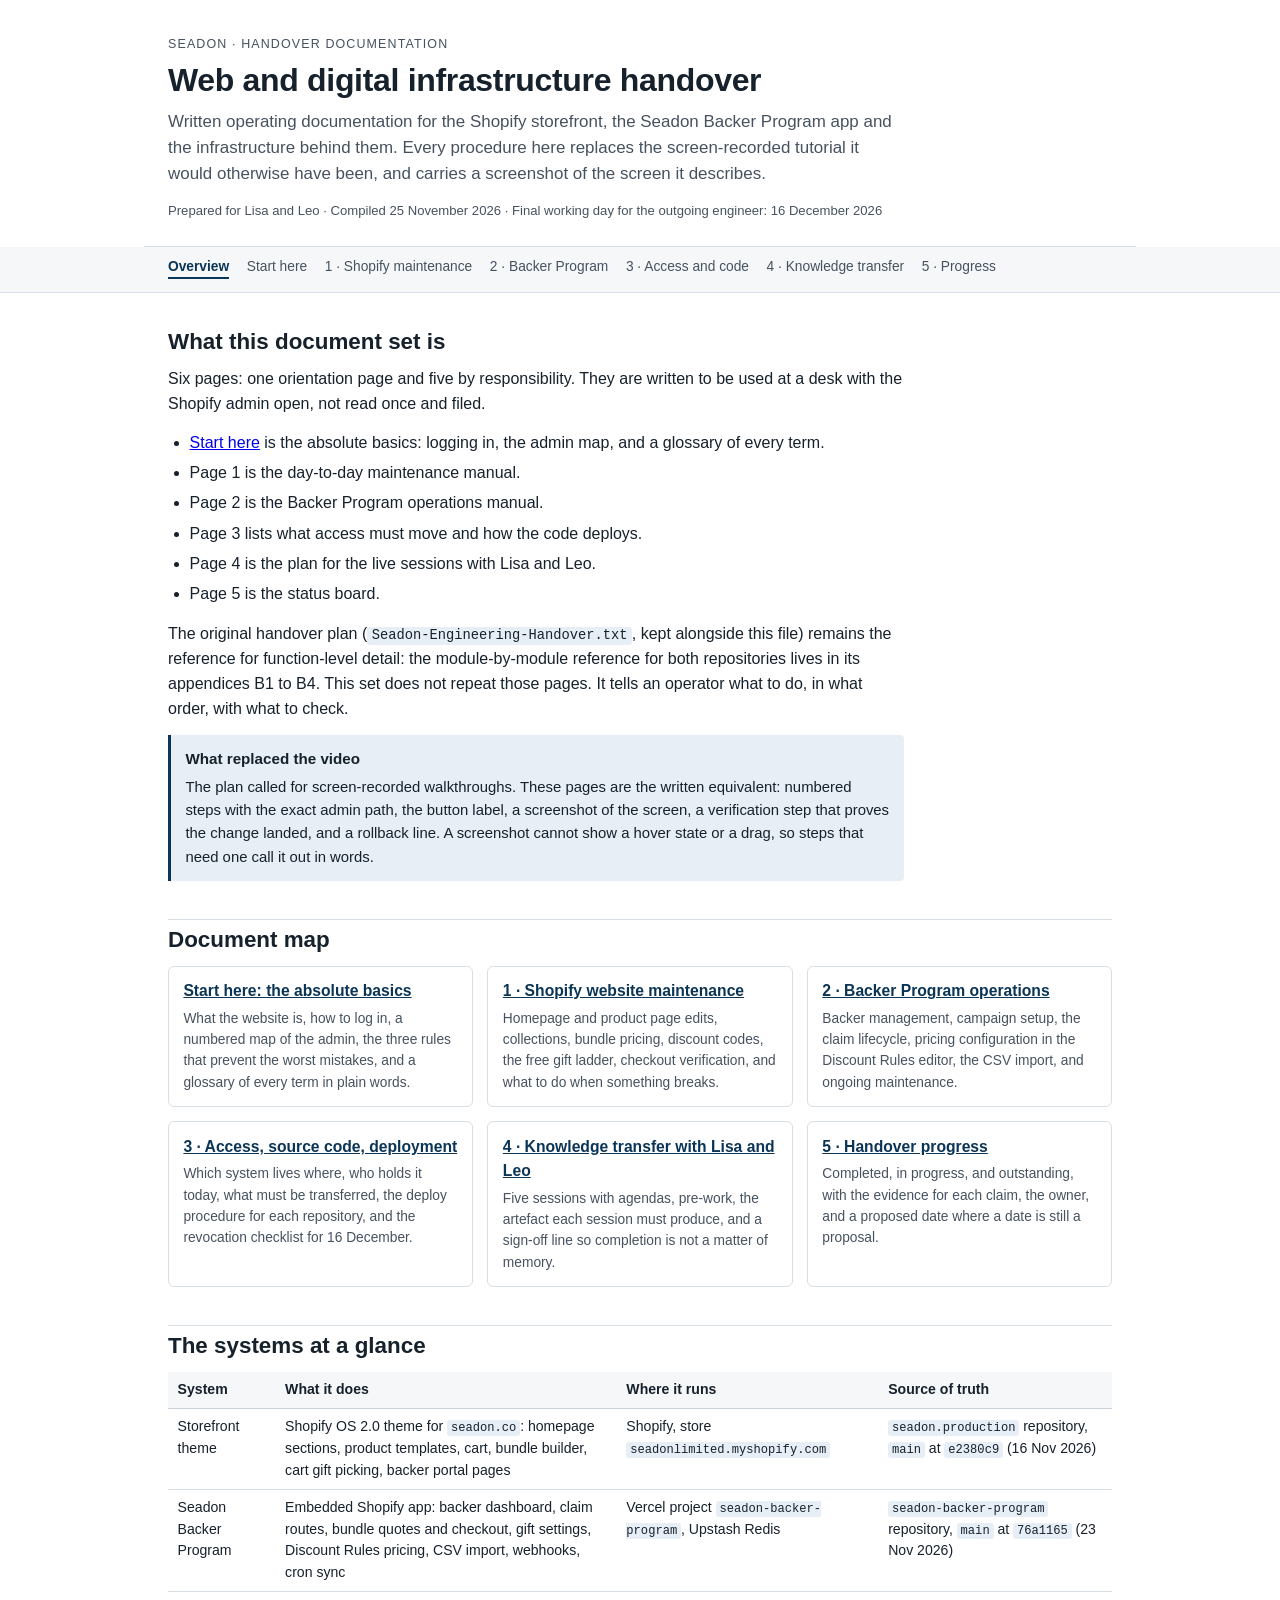
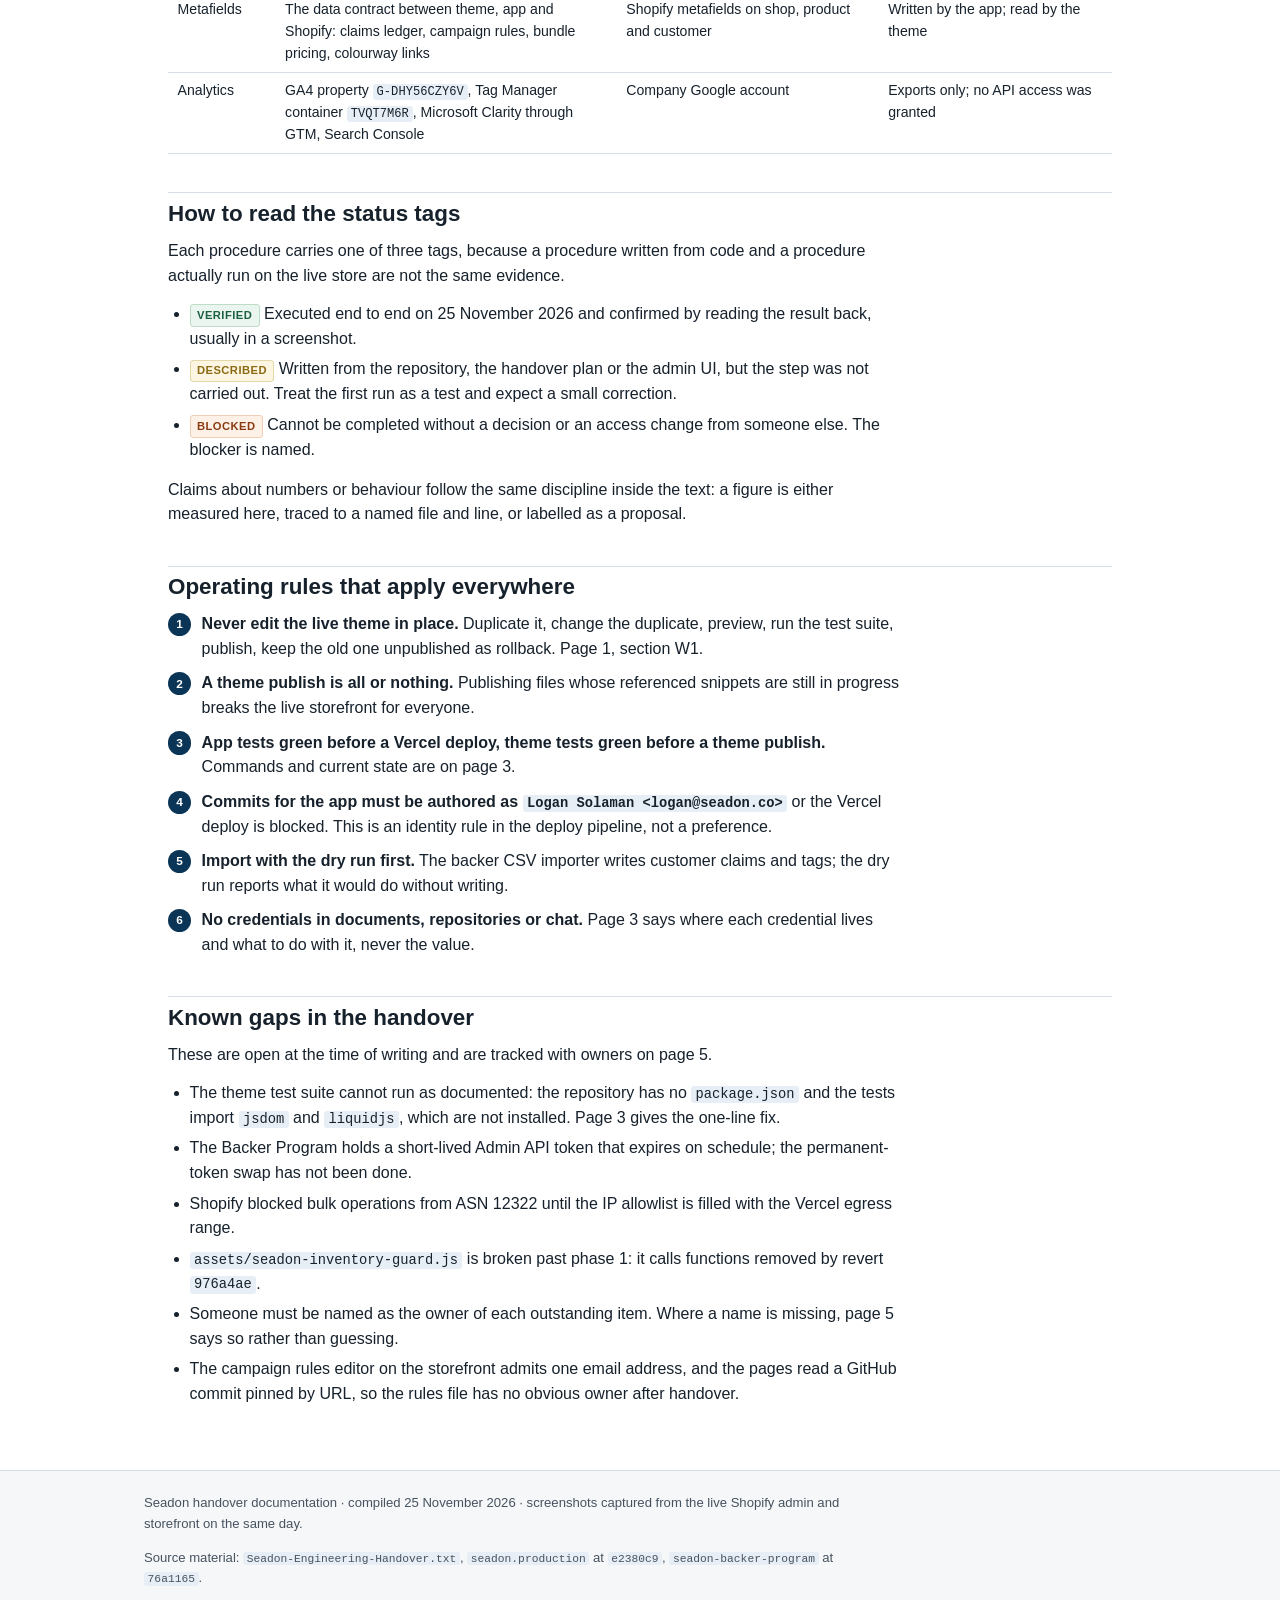
==== index.html @ 433d2d72 "Seadon handover documentation, public edition Six pages of operator documentation for the Shopify st" ====
<!DOCTYPE html>
<html lang="en">
<head>
<meta charset="utf-8">
<meta name="viewport" content="width=device-width, initial-scale=1">
<title>Seadon handover: web and digital infrastructure</title>
<link rel="stylesheet" href="assets/style.css">
</head>
<body>
<a class="skip" href="#main">Skip to content</a>

<header class="site">
  <p class="kicker">Seadon · handover documentation</p>
  <h1>Web and digital infrastructure handover</h1>
  <p class="lede">Written operating documentation for the Shopify storefront, the Seadon Backer Program app and the infrastructure behind them. Every procedure here replaces the screen-recorded tutorial it would otherwise have been, and carries a screenshot of the screen it describes.</p>
  <p class="meta">Prepared for Lisa and Leo · Compiled 25 November 2026 · Final working day for the outgoing engineer: 16 December 2026</p>
</header>

<nav class="pages" aria-label="Document set">
  <ul>
    <li><a href="index.html" aria-current="page">Overview</a></li>
    <li><a href="00-start-here.html">Start here</a></li>
    <li><a href="01-shopify-maintenance.html">1 · Shopify maintenance</a></li>
    <li><a href="02-backer-program-operations.html">2 · Backer Program</a></li>
    <li><a href="03-access-and-code.html">3 · Access and code</a></li>
    <li><a href="04-knowledge-transfer.html">4 · Knowledge transfer</a></li>
    <li><a href="05-progress.html">5 · Progress</a></li>
  </ul>
</nav>

<main id="main">

<h2 id="what">What this document set is</h2>

<p>Six pages: one orientation page and five by responsibility. They are written to be used at a desk with the Shopify admin open, not read once and filed.</p>

<ul>
  <li><a href="00-start-here.html">Start here</a> is the absolute basics: logging in, the admin map, and a glossary of every term.</li>
  <li>Page 1 is the day-to-day maintenance manual.</li>
  <li>Page 2 is the Backer Program operations manual.</li>
  <li>Page 3 lists what access must move and how the code deploys.</li>
  <li>Page 4 is the plan for the live sessions with Lisa and Leo.</li>
  <li>Page 5 is the status board.</li>
</ul>

<p>The original handover plan (<code>Seadon-Engineering-Handover.txt</code>, kept alongside this file) remains the reference for function-level detail: the module-by-module reference for both repositories lives in its appendices B1 to B4. This set does not repeat those pages. It tells an operator what to do, in what order, with what to check.</p>

<div class="callout">
  <h4>What replaced the video</h4>
  <p>The plan called for screen-recorded walkthroughs. These pages are the written equivalent: numbered steps with the exact admin path, the button label, a screenshot of the screen, a verification step that proves the change landed, and a rollback line. A screenshot cannot show a hover state or a drag, so steps that need one call it out in words.</p>
</div>

<h2 id="map">Document map</h2>

<div class="card-grid">
  <div class="card">
    <h4><a href="00-start-here.html">Start here: the absolute basics</a></h4>
    <p>What the website is, how to log in, a numbered map of the admin, the three rules that prevent the worst mistakes, and a glossary of every term in plain words.</p>
  </div>
  <div class="card">
    <h4><a href="01-shopify-maintenance.html">1 · Shopify website maintenance</a></h4>
    <p>Homepage and product page edits, collections, bundle pricing, discount codes, the free gift ladder, checkout verification, and what to do when something breaks.</p>
  </div>
  <div class="card">
    <h4><a href="02-backer-program-operations.html">2 · Backer Program operations</a></h4>
    <p>Backer management, campaign setup, the claim lifecycle, pricing configuration in the Discount Rules editor, the CSV import, and ongoing maintenance.</p>
  </div>
  <div class="card">
    <h4><a href="03-access-and-code.html">3 · Access, source code, deployment</a></h4>
    <p>Which system lives where, who holds it today, what must be transferred, the deploy procedure for each repository, and the revocation checklist for 16 December.</p>
  </div>
  <div class="card">
    <h4><a href="04-knowledge-transfer.html">4 · Knowledge transfer with Lisa and Leo</a></h4>
    <p>Five sessions with agendas, pre-work, the artefact each session must produce, and a sign-off line so completion is not a matter of memory.</p>
  </div>
  <div class="card">
    <h4><a href="05-progress.html">5 · Handover progress</a></h4>
    <p>Completed, in progress, and outstanding, with the evidence for each claim, the owner, and a proposed date where a date is still a proposal.</p>
  </div>
</div>

<h2 id="systems">The systems at a glance</h2>

<table>
  <thead>
    <tr><th>System</th><th>What it does</th><th>Where it runs</th><th>Source of truth</th></tr>
  </thead>
  <tbody>
    <tr>
      <td>Storefront theme</td>
      <td>Shopify OS 2.0 theme for <code>seadon.co</code>: homepage sections, product templates, cart, bundle builder, cart gift picking, backer portal pages</td>
      <td>Shopify, store <code>seadonlimited.myshopify.com</code></td>
      <td><code>seadon.production</code> repository, <code>main</code> at <code>e2380c9</code> (16 Nov 2026)</td>
    </tr>
    <tr>
      <td>Seadon Backer Program</td>
      <td>Embedded Shopify app: backer dashboard, claim routes, bundle quotes and checkout, gift settings, Discount Rules pricing, CSV import, webhooks, cron sync</td>
      <td>Vercel project <code>seadon-backer-program</code>, Upstash Redis</td>
      <td><code>seadon-backer-program</code> repository, <code>main</code> at <code>76a1165</code> (23 Nov 2026)</td>
    </tr>
    <tr>
      <td>Metafields</td>
      <td>The data contract between theme, app and Shopify: claims ledger, campaign rules, bundle pricing, colourway links</td>
      <td>Shopify metafields on shop, product and customer</td>
      <td>Written by the app; read by the theme</td>
    </tr>
    <tr>
      <td>Analytics</td>
      <td>GA4 property <code>G-DHY56CZY6V</code>, Tag Manager container <code>TVQT7M6R</code>, Microsoft Clarity through GTM, Search Console</td>
      <td>Company Google account</td>
      <td>Exports only; no API access was granted</td>
    </tr>
  </tbody>
</table>

<h2 id="reading">How to read the status tags</h2>

<p>Each procedure carries one of three tags, because a procedure written from code and a procedure actually run on the live store are not the same evidence.</p>

<ul>
  <li><span class="tag verified">verified</span> Executed end to end on 25 November 2026 and confirmed by reading the result back, usually in a screenshot.</li>
  <li><span class="tag unverified">described</span> Written from the repository, the handover plan or the admin UI, but the step was not carried out. Treat the first run as a test and expect a small correction.</li>
  <li><span class="tag blocked">blocked</span> Cannot be completed without a decision or an access change from someone else. The blocker is named.</li>
</ul>

<p>Claims about numbers or behaviour follow the same discipline inside the text: a figure is either measured here, traced to a named file and line, or labelled as a proposal.</p>

<h2 id="rules">Operating rules that apply everywhere</h2>

<ol class="steps">
  <li><strong>Never edit the live theme in place.</strong> Duplicate it, change the duplicate, preview, run the test suite, publish, keep the old one unpublished as rollback. Page 1, section W1.</li>
  <li><strong>A theme publish is all or nothing.</strong> Publishing files whose referenced snippets are still in progress breaks the live storefront for everyone.</li>
  <li><strong>App tests green before a Vercel deploy, theme tests green before a theme publish.</strong> Commands and current state are on page 3.</li>
  <li><strong>Commits for the app must be authored as <code>Logan Solaman &lt;logan@seadon.co&gt;</code></strong> or the Vercel deploy is blocked. This is an identity rule in the deploy pipeline, not a preference.</li>
  <li><strong>Import with the dry run first.</strong> The backer CSV importer writes customer claims and tags; the dry run reports what it would do without writing.</li>
  <li><strong>No credentials in documents, repositories or chat.</strong> Page 3 says where each credential lives and what to do with it, never the value.</li>
</ol>

<h2 id="gaps">Known gaps in the handover</h2>

<p>These are open at the time of writing and are tracked with owners on page 5.</p>

<ul>
  <li>The theme test suite cannot run as documented: the repository has no <code>package.json</code> and the tests import <code>jsdom</code> and <code>liquidjs</code>, which are not installed. Page 3 gives the one-line fix.</li>
  <li>The Backer Program holds a short-lived Admin API token that expires on schedule; the permanent-token swap has not been done.</li>
  <li>Shopify blocked bulk operations from ASN 12322 until the IP allowlist is filled with the Vercel egress range.</li>
  <li><code>assets/seadon-inventory-guard.js</code> is broken past phase 1: it calls functions removed by revert <code>976a4ae</code>.</li>
  <li>Someone must be named as the owner of each outstanding item. Where a name is missing, page 5 says so rather than guessing.</li>
  <li>The campaign rules editor on the storefront admits one email address, and the pages read a GitHub commit pinned by URL, so the rules file has no obvious owner after handover.</li>
</ul>

</main>

<footer>
  <div>
    <p>Seadon handover documentation · compiled 25 November 2026 · screenshots captured from the live Shopify admin and storefront on the same day.</p>
    <p>Source material: <code>Seadon-Engineering-Handover.txt</code>, <code>seadon.production</code> at <code>e2380c9</code>, <code>seadon-backer-program</code> at <code>76a1165</code>.</p>
  </div>
</footer>
</body>
</html>
---- assets/style.css ----
/* Seadon handover documentation. Static, print friendly, no JavaScript. */

:root {
  --ink: #16212c;
  --ink-soft: #46525f;
  --line: #d8dee5;
  --bg: #ffffff;
  --bg-soft: #f5f7f9;
  --accent: #0b3556;
  --accent-soft: #e7eef5;
  --warn: #8a3b12;
  --warn-bg: #fdf1e7;
  --ok: #1c6042;
  --ok-bg: #eaf5ef;
  --pending: #8a6a12;
  --pending-bg: #fbf5e2;
}

* { box-sizing: border-box; }

html { font-size: 16px; }

body {
  margin: 0;
  background: var(--bg);
  color: var(--ink);
  font-family: -apple-system, BlinkMacSystemFont, "Segoe UI", Roboto, Helvetica, Arial, sans-serif;
  line-height: 1.55;
  -webkit-font-smoothing: antialiased;
}

.skip {
  position: absolute;
  left: -999px;
}
.skip:focus {
  left: 1rem;
  top: 1rem;
  z-index: 10;
  background: var(--accent);
  color: #fff;
  padding: 0.5rem 0.75rem;
  border-radius: 4px;
}

.site {
  border-bottom: 1px solid var(--line);
  padding: 2.2rem 1.5rem 1.6rem;
  max-width: 62rem;
  margin: 0 auto;
}

.kicker {
  margin: 0 0 0.4rem;
  font-size: 0.78rem;
  letter-spacing: 0.09em;
  text-transform: uppercase;
  color: var(--ink-soft);
}

.site h1 {
  margin: 0 0 0.6rem;
  font-size: 2rem;
  line-height: 1.2;
  letter-spacing: -0.01em;
}

.lede {
  margin: 0 0 0.8rem;
  font-size: 1.06rem;
  color: var(--ink-soft);
  max-width: 46rem;
}

.meta {
  margin: 0;
  font-size: 0.82rem;
  color: var(--ink-soft);
}

nav.pages {
  border-bottom: 1px solid var(--line);
  background: var(--bg-soft);
}

nav.pages ul {
  max-width: 62rem;
  margin: 0 auto;
  padding: 0.55rem 1.5rem;
  list-style: none;
  display: flex;
  flex-wrap: wrap;
  gap: 0.35rem 1.1rem;
  font-size: 0.86rem;
}

nav.pages a {
  color: var(--ink-soft);
  text-decoration: none;
  padding: 0.15rem 0;
  border-bottom: 2px solid transparent;
}

nav.pages a:hover { color: var(--accent); }

nav.pages a[aria-current="page"] {
  color: var(--accent);
  border-bottom-color: var(--accent);
  font-weight: 600;
}

main {
  max-width: 62rem;
  margin: 0 auto;
  padding: 1.8rem 1.5rem 3rem;
}

h2 {
  margin: 2.4rem 0 0.7rem;
  font-size: 1.4rem;
  line-height: 1.25;
  padding-top: 0.4rem;
  border-top: 1px solid var(--line);
}

h2:first-of-type { border-top: 0; padding-top: 0; margin-top: 0.4rem; }

h3 {
  margin: 1.7rem 0 0.45rem;
  font-size: 1.08rem;
}

h4 {
  margin: 1.2rem 0 0.35rem;
  font-size: 0.95rem;
  color: var(--ink-soft);
  text-transform: none;
}

p { margin: 0 0 0.85rem; max-width: 46rem; }

ul, ol { margin: 0 0 0.95rem; padding-left: 1.35rem; max-width: 46rem; }
li { margin: 0 0 0.35rem; }
li > ul, li > ol { margin-top: 0.35rem; }

code {
  font-family: ui-monospace, SFMono-Regular, "SF Mono", Menlo, Consolas, monospace;
  font-size: 0.86em;
  background: var(--accent-soft);
  padding: 0.08em 0.32em;
  border-radius: 3px;
}

pre {
  background: #101820;
  color: #e8eef4;
  padding: 0.85rem 1rem;
  border-radius: 6px;
  overflow-x: auto;
  font-size: 0.82rem;
  line-height: 1.45;
  margin: 0 0 1rem;
  max-width: 46rem;
}
pre code { background: none; color: inherit; padding: 0; font-size: 1em; }

table {
  width: 100%;
  border-collapse: collapse;
  margin: 0.4rem 0 1.2rem;
  font-size: 0.88rem;
}

th, td {
  text-align: left;
  padding: 0.45rem 0.6rem;
  border-bottom: 1px solid var(--line);
  vertical-align: top;
}

th {
  font-weight: 600;
  background: var(--bg-soft);
  border-bottom: 1px solid #c9d2db;
}

tbody tr:hover { background: #fafbfc; }

figure {
  margin: 1.1rem 0 1.6rem;
  max-width: 52rem;
}

figure img {
  display: block;
  width: 100%;
  height: auto;
  border: 1px solid var(--line);
  border-radius: 6px;
  background: #fff;
}

figcaption {
  margin-top: 0.45rem;
  font-size: 0.8rem;
  color: var(--ink-soft);
}
figcaption b { color: var(--ink); }

.callout {
  border-left: 3px solid var(--accent);
  background: var(--accent-soft);
  padding: 0.75rem 0.9rem;
  margin: 0 0 1.1rem;
  border-radius: 0 4px 4px 0;
  max-width: 46rem;
  font-size: 0.93rem;
}
.callout p:last-child { margin-bottom: 0; }
.callout.warn { border-left-color: var(--warn); background: var(--warn-bg); }
.callout.ok { border-left-color: var(--ok); background: var(--ok-bg); }
.callout h4 { margin-top: 0; color: inherit; }

.tag {
  display: inline-block;
  font-size: 0.7rem;
  letter-spacing: 0.04em;
  text-transform: uppercase;
  padding: 0.1rem 0.4rem;
  border-radius: 3px;
  white-space: nowrap;
  font-weight: 600;
}
.tag.verified { background: var(--ok-bg); color: var(--ok); border: 1px solid #bfdcc9; }
.tag.unverified { background: var(--pending-bg); color: var(--pending); border: 1px solid #e3d8a8; }
.tag.blocked { background: var(--warn-bg); color: var(--warn); border: 1px solid #f0cdb4; }

.toc {
  background: var(--bg-soft);
  border: 1px solid var(--line);
  border-radius: 6px;
  padding: 0.8rem 1rem;
  margin: 0 0 1.8rem;
  max-width: 46rem;
}
.toc p { margin: 0 0 0.4rem; font-size: 0.78rem; text-transform: uppercase; letter-spacing: 0.08em; color: var(--ink-soft); }
.toc ol { margin: 0; padding-left: 1.1rem; font-size: 0.9rem; }
.toc a { color: var(--accent); text-decoration: none; }
.toc a:hover { text-decoration: underline; }

.card-grid {
  display: grid;
  grid-template-columns: repeat(auto-fit, minmax(15rem, 1fr));
  gap: 0.9rem;
  margin: 0 0 1.6rem;
}

.card {
  border: 1px solid var(--line);
  border-radius: 6px;
  padding: 0.8rem 0.9rem;
}
.card h4 { margin: 0 0 0.25rem; color: var(--ink); font-size: 0.98rem; }
.card p { margin: 0; font-size: 0.86rem; color: var(--ink-soft); }
.card a { color: var(--accent); }

.steps { counter-reset: step; list-style: none; padding-left: 0; }
.steps > li {
  counter-increment: step;
  position: relative;
  padding-left: 2.1rem;
  margin-bottom: 0.6rem;
}
.steps > li::before {
  content: counter(step);
  position: absolute;
  left: 0;
  top: 0.05rem;
  width: 1.45rem;
  height: 1.45rem;
  border-radius: 50%;
  background: var(--accent);
  color: #fff;
  font-size: 0.74rem;
  font-weight: 600;
  display: flex;
  align-items: center;
  justify-content: center;
}

dl { margin: 0 0 1.4rem; max-width: 46rem; }
dt {
  font-weight: 600;
  margin-top: 0.8rem;
  padding-top: 0.55rem;
  border-top: 1px solid var(--line);
}
dt:first-of-type { border-top: 0; padding-top: 0; }
dd { margin: 0.15rem 0 0; color: var(--ink-soft); }

.check {
  border: 1px solid var(--line);
  border-left: 3px solid var(--ok);
  border-radius: 0 4px 4px 0;
  padding: 0.7rem 0.9rem;
  margin: 0 0 1.1rem;
  max-width: 46rem;
  background: var(--ok-bg);
  font-size: 0.92rem;
}
.check h4 { margin: 0 0 0.3rem; color: var(--ok); }
.check p:last-child { margin-bottom: 0; }

.fail {
  border: 1px solid var(--line);
  border-left: 3px solid var(--pending);
  border-radius: 0 4px 4px 0;
  padding: 0.7rem 0.9rem;
  margin: 0 0 1.1rem;
  max-width: 46rem;
  background: var(--pending-bg);
  font-size: 0.92rem;
}
.fail h4 { margin: 0 0 0.3rem; color: var(--pending); }
.fail p:last-child { margin-bottom: 0; }

footer {
  border-top: 1px solid var(--line);
  background: var(--bg-soft);
  padding: 1.4rem 1.5rem 2rem;
  font-size: 0.82rem;
  color: var(--ink-soft);
}
footer div { max-width: 62rem; margin: 0 auto; }

@media (max-width: 640px) {
  .site h1 { font-size: 1.55rem; }
  table { font-size: 0.82rem; }
}

@media print {
  nav.pages, .skip { display: none; }
  body { font-size: 11pt; }
  figure { page-break-inside: avoid; }
  h2, h3 { page-break-after: avoid; }
  a { color: inherit; text-decoration: none; }
  .site, main, footer div { max-width: none; padding-left: 0; padding-right: 0; }
}
.redacted {
  display: block;
  border: 1px dashed var(--line);
  border-radius: 6px;
  padding: 2.2rem 1rem;
  text-align: center;
  color: var(--ink-soft);
  font-size: 0.86rem;
  background: var(--bg-soft);
}
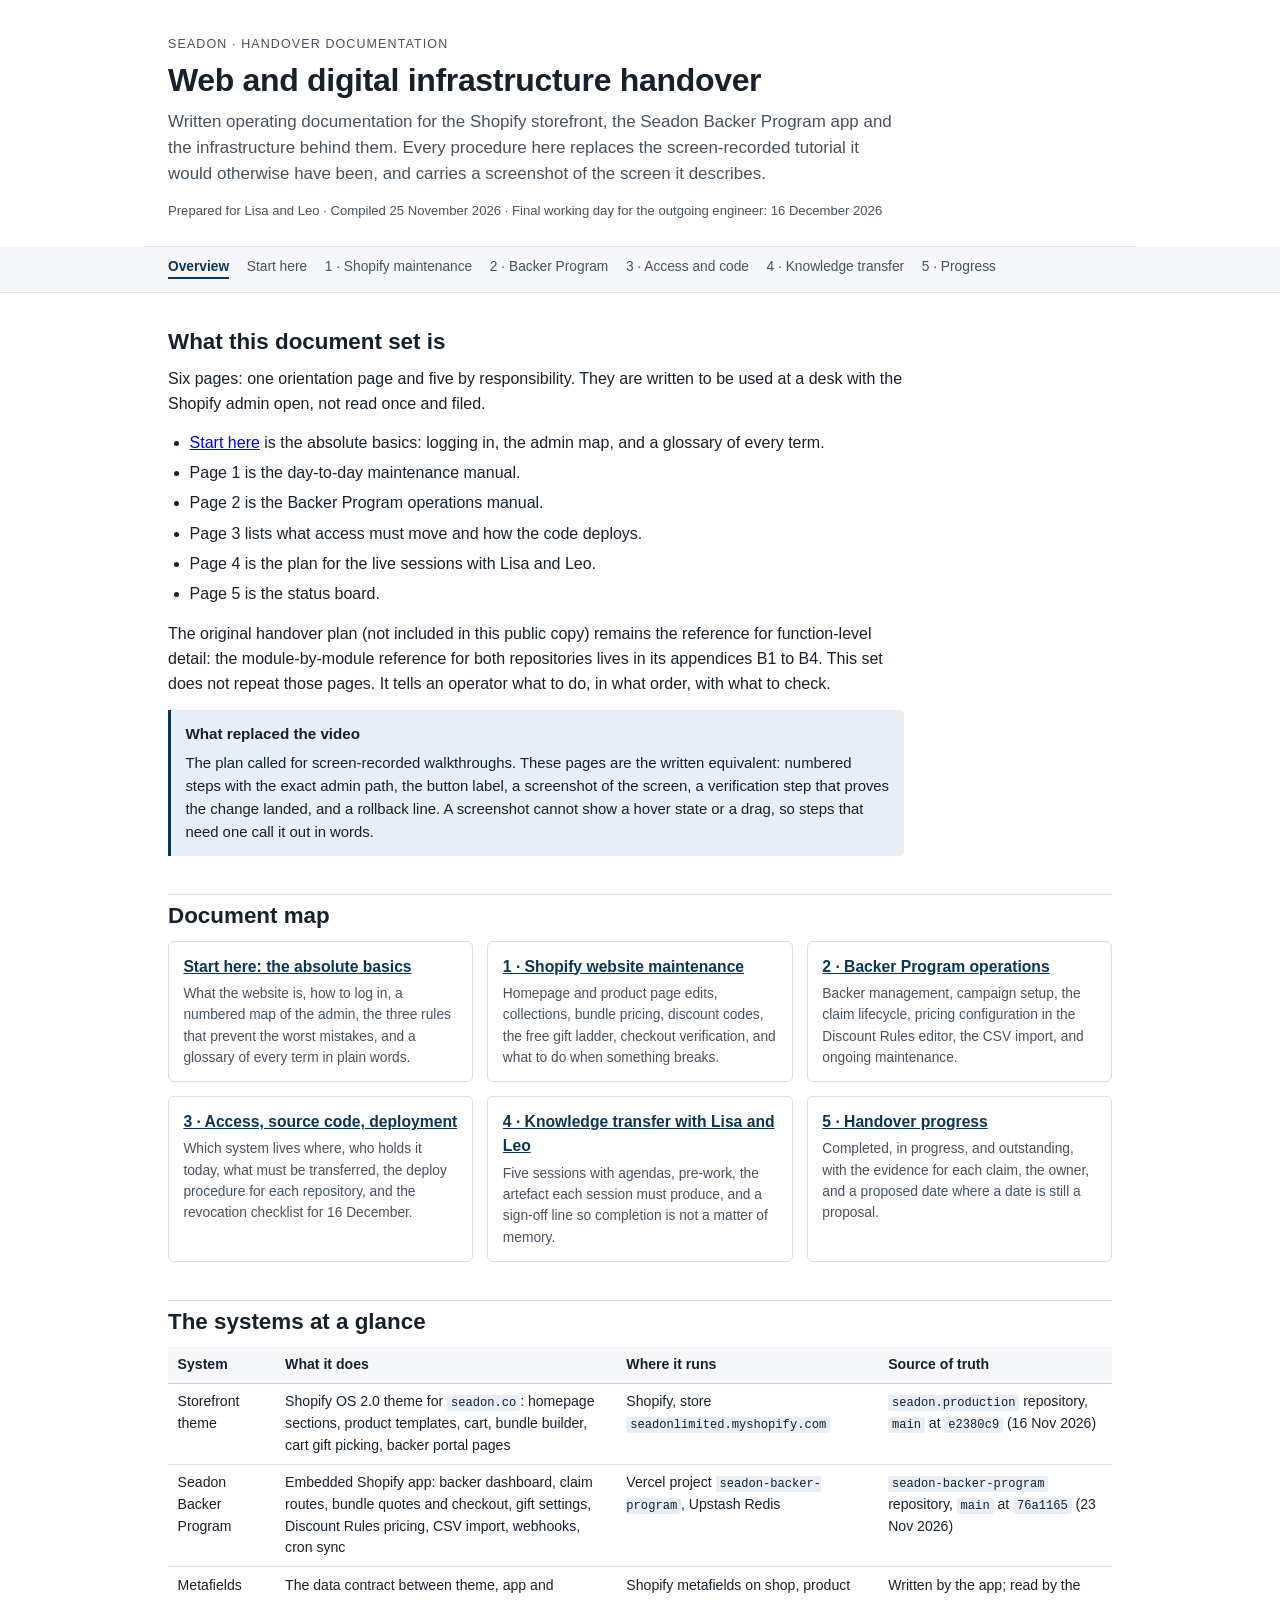
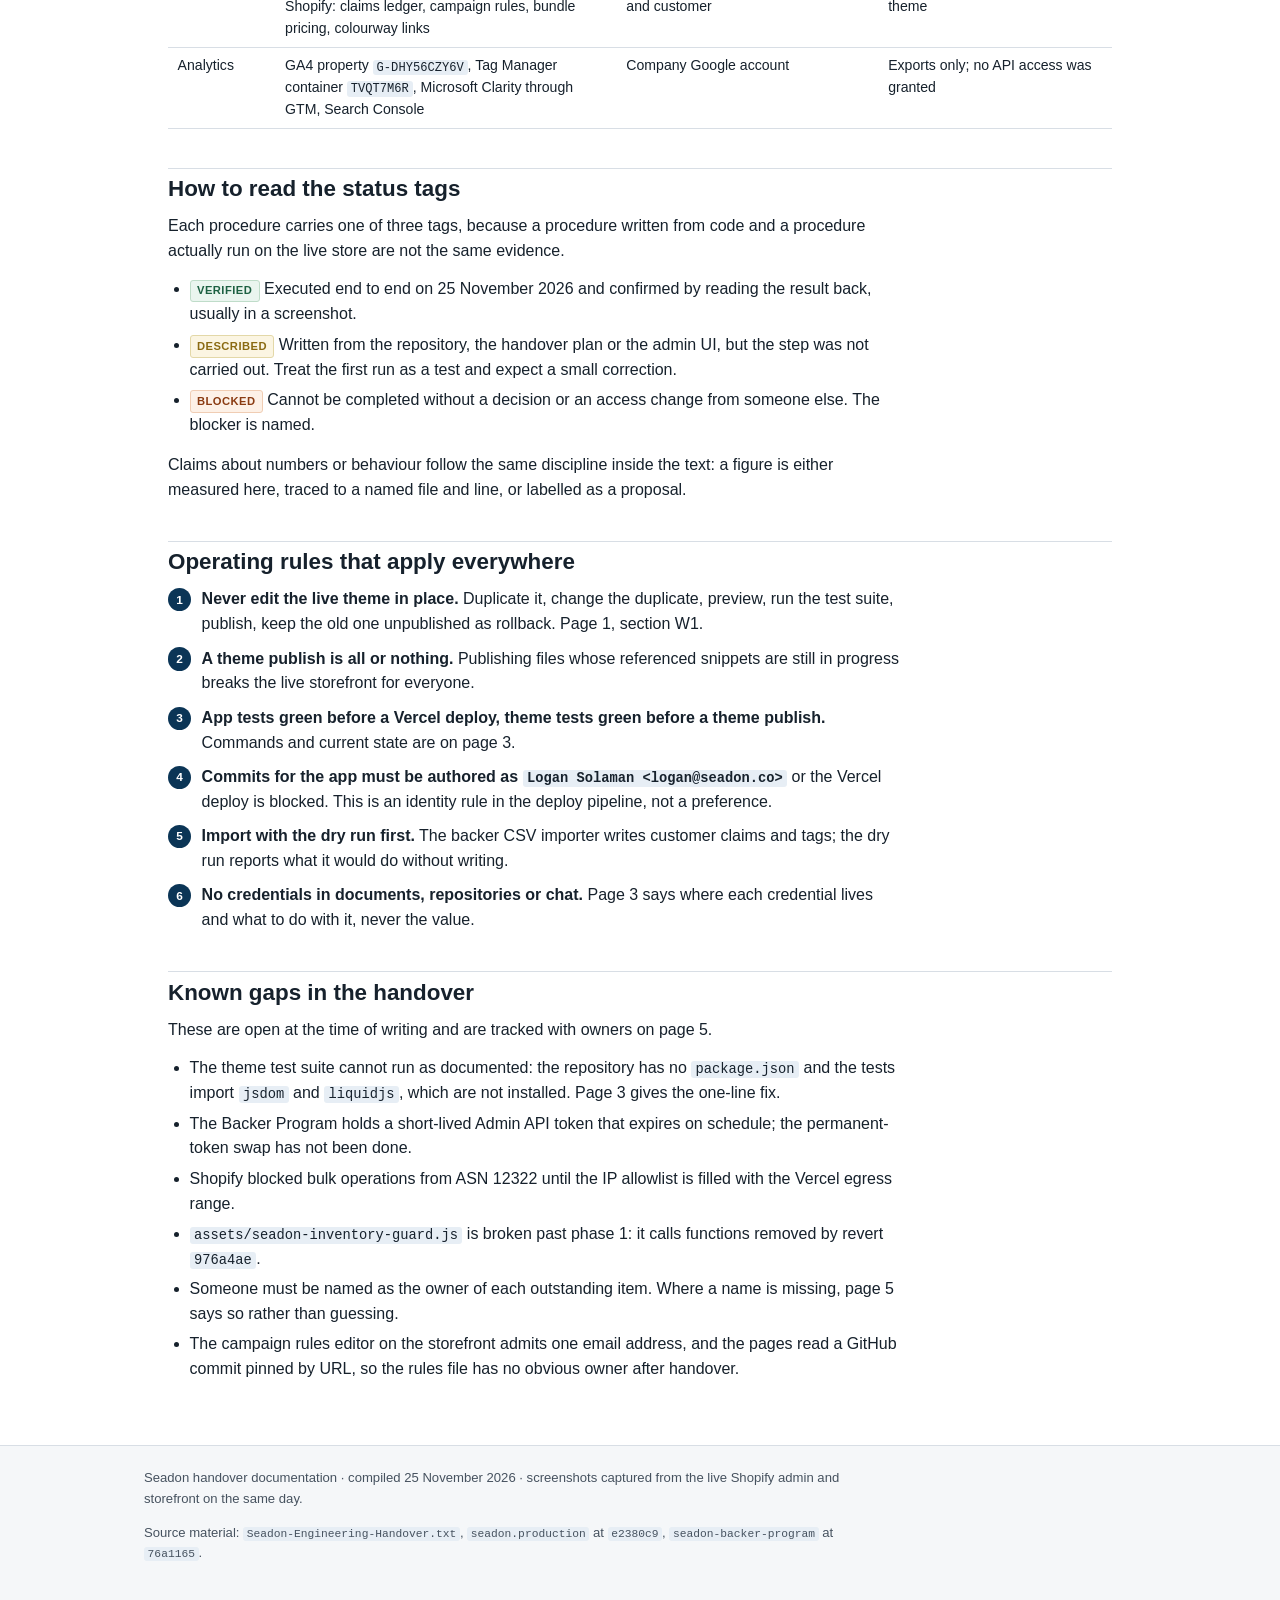
==== commit 4e2587c6: "docs: note that the source plan is not in the public copy" ====
--- a/index.html
+++ b/index.html
@@ -43,7 +43,7 @@
   <li>Page 5 is the status board.</li>
 </ul>
 
-<p>The original handover plan (<code>Seadon-Engineering-Handover.txt</code>, kept alongside this file) remains the reference for function-level detail: the module-by-module reference for both repositories lives in its appendices B1 to B4. This set does not repeat those pages. It tells an operator what to do, in what order, with what to check.</p>
+<p>The original handover plan (not included in this public copy) remains the reference for function-level detail: the module-by-module reference for both repositories lives in its appendices B1 to B4. This set does not repeat those pages. It tells an operator what to do, in what order, with what to check.</p>
 
 <div class="callout">
   <h4>What replaced the video</h4>
